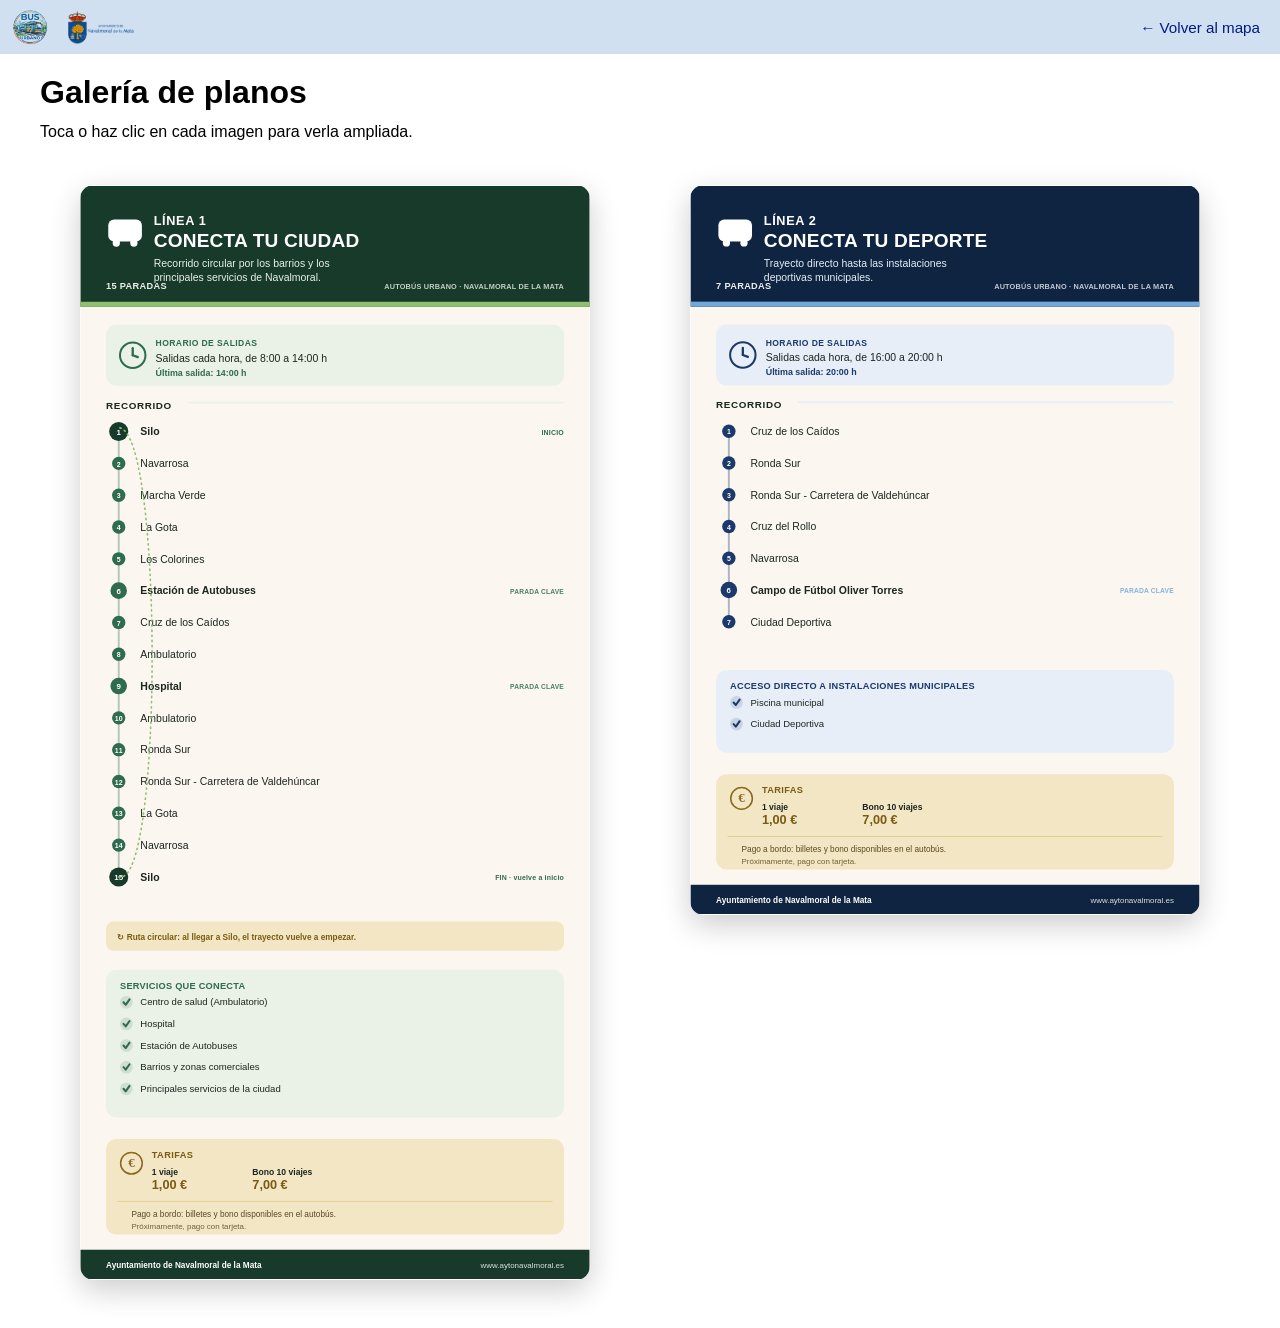
==== galeria.html @ c5a9343e "20072026" ====
<!DOCTYPE html>
<html lang="es">

<head>
  <meta charset="utf-8">
  <meta name="viewport" content="width=device-width, initial-scale=1">
  <title>Galería de planos de autobús</title>
  <link rel="icon" type="image/png" href="img/logoescudo.PNG" sizes="32x32">
  <link rel="stylesheet" href="css/styles.css">
</head>

<body>
  <header>
    <div class="header-left">
      <div class="header-brand-group">
        <img class="header-brand-image" src="img/LogoBus.png" alt="Logo del autobús urbano de Navalmoral de la Mata" />
        <img class="logo" src="img/escudonavamoral.png" alt="Escudo de Navalmoral de la Mata" />
      </div>
      <a class="back-btn" href="index.html" aria-label="Volver al mapa">← Volver al mapa</a>
    </div>
  </header>

  <main class="gallery-page">
    <section class="gallery-intro">
      <h1>Galería de planos</h1>
      <p>Toca o haz clic en cada imagen para verla ampliada.</p>
    </section>

    <section class="gallery-grid" aria-label="Galería de planos de líneas de autobús">
      <figure class="gallery-item">
        <button type="button" class="gallery-thumb" data-src="img/autobus-linea1-conecta-tu-ciudad.svg" data-caption="Línea 1: Conecta tu ciudad">
          <img src="img/autobus-linea1-conecta-tu-ciudad.svg" alt="Plano de la Línea 1: Conecta tu ciudad" loading="lazy">
        </button>
      </figure>

      <figure class="gallery-item">
        <button type="button" class="gallery-thumb" data-src="img/autobus-linea2-conecta-tu-deporte.svg" data-caption="Línea 2: Conecta tu deporte">
          <img src="img/autobus-linea2-conecta-tu-deporte.svg" alt="Plano de la Línea 2: Conecta tu deporte" loading="lazy">
        </button>
      </figure>
    </section>
  </main>

  <div id="gallery-viewer" class="gallery-viewer-modal" role="dialog" aria-modal="true" aria-hidden="true" aria-label="Visualizador de imagen ampliada">
    <div class="gallery-viewer-content">
      <button id="gallery-viewer-close" class="gallery-viewer-close" type="button" aria-label="Cerrar imagen ampliada">×</button>
      <img id="gallery-viewer-img" src="" alt="" />
      <p id="gallery-viewer-caption" class="gallery-viewer-caption"></p>
    </div>
  </div>

  <script>
    (function () {
      var viewer = document.getElementById('gallery-viewer');
      var viewerImg = document.getElementById('gallery-viewer-img');
      var viewerCaption = document.getElementById('gallery-viewer-caption');
      var closeButton = document.getElementById('gallery-viewer-close');
      var buttons = document.querySelectorAll('.gallery-thumb');

      function openViewer(src, alt, caption) {
        if (!viewer || !viewerImg) return;
        viewerImg.src = src;
        viewerImg.alt = alt || caption || 'Imagen ampliada';
        viewerCaption.textContent = caption || '';
        viewer.classList.add('is-open');
        viewer.setAttribute('aria-hidden', 'false');
        document.body.style.overflow = 'hidden';
        closeButton.focus();
      }

      function closeViewer() {
        if (!viewer) return;
        viewer.classList.remove('is-open');
        viewer.setAttribute('aria-hidden', 'true');
        document.body.style.overflow = '';
        viewerImg.src = '';
      }

      buttons.forEach(function (button) {
        button.addEventListener('click', function () {
          openViewer(button.dataset.src, button.querySelector('img').alt, button.dataset.caption);
        });
      });

      closeButton.addEventListener('click', closeViewer);

      viewer.addEventListener('click', function (event) {
        if (event.target === viewer) {
          closeViewer();
        }
      });

      document.addEventListener('keydown', function (event) {
        if (event.key === 'Escape' && viewer.classList.contains('is-open')) {
          closeViewer();
        }
      });
    })();
  </script>
</body>

</html>
---- css/styles.css ----
html, body {
  height: 100%;
}

body{
font-family: Arial;
margin:0;
}

:root{
  --base-font: 16px;
}

header{
background:#d0e0f0;
color:rgb(2, 26, 134);
display: flex;
align-items: center;
justify-content: space-between;
padding: 8px 12px;
position: relative;
z-index: 1000;
gap: 10px;
}

header .header-left {
  display: flex;
  align-items: center;
  justify-content: space-between;
  gap: 12px;
  min-width: 0;
  flex: 1;
}

header .header-brand-group {
  display: flex;
  align-items: center;
  justify-content: center;
  gap: 10px;
  flex-wrap: wrap;
  max-width: 100%;
}

.header-brand-image {
  display: block;
  height: 36px;
  width: auto;
  max-width: 170px;
  object-fit: contain;
  cursor: pointer;
}

header .logo {
  cursor: pointer;
}

.image-viewer-modal {
  position: fixed;
  inset: 0;
  background: rgba(0, 0, 0, 0.88);
  display: none;
  align-items: center;
  justify-content: center;
  padding: 16px;
  z-index: 1200;
}

.image-viewer-modal.is-open {
  display: flex;
}

.image-viewer-content {
  position: relative;
  max-width: 95vw;
  max-height: 95vh;
  display: flex;
  align-items: center;
  justify-content: center;
}

.image-viewer-content img {
  max-width: 100%;
  max-height: 100%;
  width: auto;
  height: auto;
  border-radius: 14px;
  box-shadow: 0 10px 30px rgba(0, 0, 0, 0.45);
}

.image-viewer-close {
  position: absolute;
  top: 10px;
  right: 10px;
  border: none;
  background: rgba(255, 255, 255, 0.95);
  color: #222;
  width: 36px;
  height: 36px;
  border-radius: 50%;
  font-size: 1.2rem;
  cursor: pointer;
  z-index: 1;
}

.line-selector {
  display: flex;
  gap: 8px;
  flex-wrap: wrap;
}

.line-selector button,
.line-selector .legend-button {
  border: none;
  background: transparent;
  color: rgb(2, 26, 134);
  padding: 6px 10px;
  border-radius: 8px;
  font-size: 1.05rem;
  cursor: pointer;
  text-decoration: none;
}

.line-selector button:hover,
.line-selector .legend-button:hover {
  background: rgba(0,0,0,0.07);
}

.line-selector button.active {
  background: rgba(0,0,0,0.14);
  font-weight: bold;
}

.line-selector button:focus,
.line-selector .legend-button:focus {
  outline: 3px solid rgba(0,102,204,0.25);
  outline-offset: 2px;
}

header .logo {
  height: 38px;
  width: auto;
  max-width: 90px;
  object-fit: contain;
  flex-shrink: 0;
}
#map{
position: absolute;
top: 60px;
bottom: 0;
left: 0;
right: 0;
width: 100%;
}

.info-panel {
  position: absolute;
  bottom: 120px;
  right: 20px;
  width: min(260px, calc(100vw - 24px));
  max-width: 320px;
  max-height: 280px;
  background: rgba(255,255,255,0.96);
  padding: 12px 12px 14px;
  border-radius: 14px;
  box-shadow: 0 6px 24px rgba(0,0,0,0.55);
  z-index: 1001;
  overflow-y: auto;
  font-size: 14px;
  display: none;
  transition: width 0.2s ease, max-height 0.2s ease, transform 0.2s ease;
}

.info-panel.is-expanded {
  width: min(360px, calc(100vw - 24px));
  max-width: 420px;
  max-height: min(420px, calc(100vh - 140px));
  transform: translateY(-4px);
}

.info-panel[aria-hidden="false"] {
  display: block;
}

.info-panel .schedule-grid {
  display: grid;
  grid-template-columns: repeat(auto-fit, minmax(100px, 1fr));
  gap: 8px;
}

.info-panel .info-content-inner {
  font-size: 1rem;
  line-height: 1.4;
}

.info-panel .info-content-inner[data-font-scale="2"] {
  font-size: 1.1rem;
}

.info-panel .info-content-inner[data-font-scale="3"] {
  font-size: 1.2rem;
}

.info-panel .info-content-inner[data-font-scale="4"] {
  font-size: 1.3rem;
}

.info-panel .schedule-column {
  background: rgba(0,0,0,0.04);
  padding: 6px;
  border-radius: 6px;
}

.info-panel .schedule-line {
  font-weight: bold;
  margin-bottom: 4px;
  font-size: 1.05rem;
}

.info-panel .schedule-time {
  line-height: 1.2;
  font-size: 1rem;
}

.info-panel .info-content-inner[data-font-scale="2"] .schedule-line,
.info-panel .info-content-inner[data-font-scale="2"] .schedule-time {
  font-size: calc(1.05rem + 0.05rem);
}

.info-panel .info-content-inner[data-font-scale="3"] .schedule-line,
.info-panel .info-content-inner[data-font-scale="3"] .schedule-time {
  font-size: calc(1.05rem + 0.1rem);
}

.info-panel .info-content-inner[data-font-scale="4"] .schedule-line,
.info-panel .info-content-inner[data-font-scale="4"] .schedule-time {
  font-size: calc(1.05rem + 0.15rem);
}

.info-panel .panel-actions {
  display: flex;
  justify-content: flex-end;
  gap: 6px;
  margin-bottom: 8px;
  padding-right: 24px;
}

.info-panel .panel-btn {
  border: none;
  border-radius: 999px;
  padding: 6px 10px;
  font-size: 0.9rem;
  cursor: pointer;
  background: #e7f1ff;
  color: #0b3d91;
}

.info-panel .panel-btn:hover,
.info-panel .panel-btn:focus-visible {
  background: #cfe2ff;
  outline: 2px solid rgba(0,102,204,0.25);
  outline-offset: 2px;
}

.info-panel .close-btn {
  position: absolute;
  top: 8px;
  right: 8px;
  background: #ccc;
  border: none;
  border-radius: 50%;
  width: 24px;
  height: 24px;
  cursor: pointer;
  font-size: 14px;
  line-height: 1;
}

.info{
padding:10px;
background:#f4f4f4;
}

.linea1{
color:#0066cc;
font-weight:bold;
}

.linea2{
color:#8B4513;
font-weight:bold;
}

.custom-marker {
    background: transparent;
    border: none;
}

/* Botón volver en el header */
.back-btn {
  display: inline-flex;
  align-items: center;
  gap: 8px;
  color: rgb(2, 26, 134);
  text-decoration: none;
  background: transparent;
  border-radius: 8px;
  padding: 6px 8px;
  font-size: 0.95rem;
}
.back-btn:hover, .back-btn:focus {
  background: rgba(0,0,0,0.06);
}
.back-icon {
  width: 18px;
  height: 18px;
  display: inline-block;
}

.gallery-page {
  padding: 20px 16px 32px;
  max-width: 1200px;
  margin: 0 auto;
}

.gallery-intro {
  margin-bottom: 24px;
}

.gallery-intro h1 {
  margin: 0 0 8px;
  font-size: clamp(2rem, 2.5vw, 2.4rem);
}

.gallery-intro p {
  margin: 0;
  line-height: 1.6;
}

.gallery-grid {
  display: grid;
  gap: 20px;
  grid-template-columns: repeat(auto-fit, minmax(280px, 1fr));
}

.gallery-item {
  display: flex;
  flex-direction: column;
  gap: 10px;
}

.gallery-item a {
  display: block;
}

.gallery-item img {
  width: 100%;
  height: auto;
  display: block;
  border-radius: 14px;
  object-fit: contain;
  box-shadow: 0 10px 30px rgba(0, 0, 0, 0.2);
}

.gallery-thumb {
  border: none;
  background: transparent;
  padding: 0;
  cursor: pointer;
  width: 100%;
  text-align: left;
}

.gallery-thumb img {
  transition: transform 0.2s ease, box-shadow 0.2s ease;
}

.gallery-thumb:hover img,
.gallery-thumb:focus-visible img {
  transform: scale(1.02);
  box-shadow: 0 12px 34px rgba(0, 0, 0, 0.24);
}

.gallery-viewer-modal {
  position: fixed;
  inset: 0;
  background: rgba(0, 0, 0, 0.92);
  display: none;
  align-items: flex-start;
  justify-content: center;
  padding: 20px 20px 40px;
  z-index: 1300;
  overflow-y: auto;
  -webkit-overflow-scrolling: touch;
}

.gallery-viewer-modal.is-open {
  display: flex;
}

.gallery-viewer-content {
  position: relative;
  width: min(100%, 1100px);
  max-width: 100%;
  display: block;
  padding: 20px;
  box-sizing: border-box;
}

.gallery-viewer-img {
  width: auto;
  max-width: 100%;
  height: auto;
  object-fit: contain;
  border-radius: 18px;
  box-shadow: 0 18px 60px rgba(0, 0, 0, 0.5);
}

.gallery-viewer-close {
  position: absolute;
  top: 14px;
  right: 14px;
  border: none;
  background: rgba(255, 255, 255, 0.94);
  color: #111;
  width: 42px;
  height: 42px;
  border-radius: 50%;
  font-size: 1.4rem;
  cursor: pointer;
  display: flex;
  align-items: center;
  justify-content: center;
  box-shadow: 0 6px 20px rgba(0, 0, 0, 0.25);
}

.gallery-viewer-caption {
  margin: 16px 0 0;
  color: #f1f1f1;
  text-align: center;
  font-size: 1rem;
}
  margin: 0;
  text-align: center;
  font-size: 1rem;
  color: rgb(2, 26, 134);
  font-weight: 700;
}

.gallery-page .back-btn {
  margin-top: 12px;
}

/* Hide Leaflet routing-machine empty control box */
.leaflet-routing-container {
  display: none !important;
}

/* Responsive adjustments */
@media (max-width: 900px) {
  header {
    flex-direction: column;
    align-items: center;
  }
  header .header-left {
    flex-direction: column;
    align-items: center;
    width: 100%;
    gap: 8px;
  }
  header .header-brand-group {
    width: 100%;
    justify-content: center;
    margin-bottom: 4px;
  }
  header .logo {
    height: 32px;
    max-width: 80px;
  }
  .header-brand-image {
    height: 32px;
    max-width: 150px;
  }
  .line-selector {
    justify-content: center;
    width: 100%;
  }
}

@media (max-width: 600px) {
  :root { --base-font: 18px; }
  body { font-size: 16px; }
  header { padding: 10px; }
  header .title { font-size: 1rem; }
  header .logo {
    height: 30px;
    max-width: 76px;
  }
  .header-brand-image {
    height: 30px;
    max-width: 140px;
  }
  .line-selector button,
  .line-selector .legend-button { padding: 10px 14px; font-size: 1rem; }
  #map { top: 72px; }
  .info-panel {
    right: 12px;
    left: 12px;
    bottom: 12px;
    width: auto;
    max-width: none;
    max-height: min(48vh, 380px);
    font-size: 15px;
    padding: 12px;
    border-radius: 10px;
  }
  header {
    flex-wrap: wrap;
    align-items: center;
  }
  header .header-left {
    flex-wrap: wrap;
    gap: 10px;
  }
  .header-brand-image {
    width: min(180px, 56vw);
    max-width: 180px;
  }
  header .logo {
    height: 34px;
    margin-left: 0;
  }
  .info-panel.is-expanded {
    width: auto;
    max-height: min(70vh, 520px);
  }
  .info-panel .schedule-column { padding: 8px; }
  .info-panel .schedule-time { font-size: 1rem; }
}

@media (prefers-reduced-motion: reduce) {
  * { transition: none !important; animation: none !important; }
}
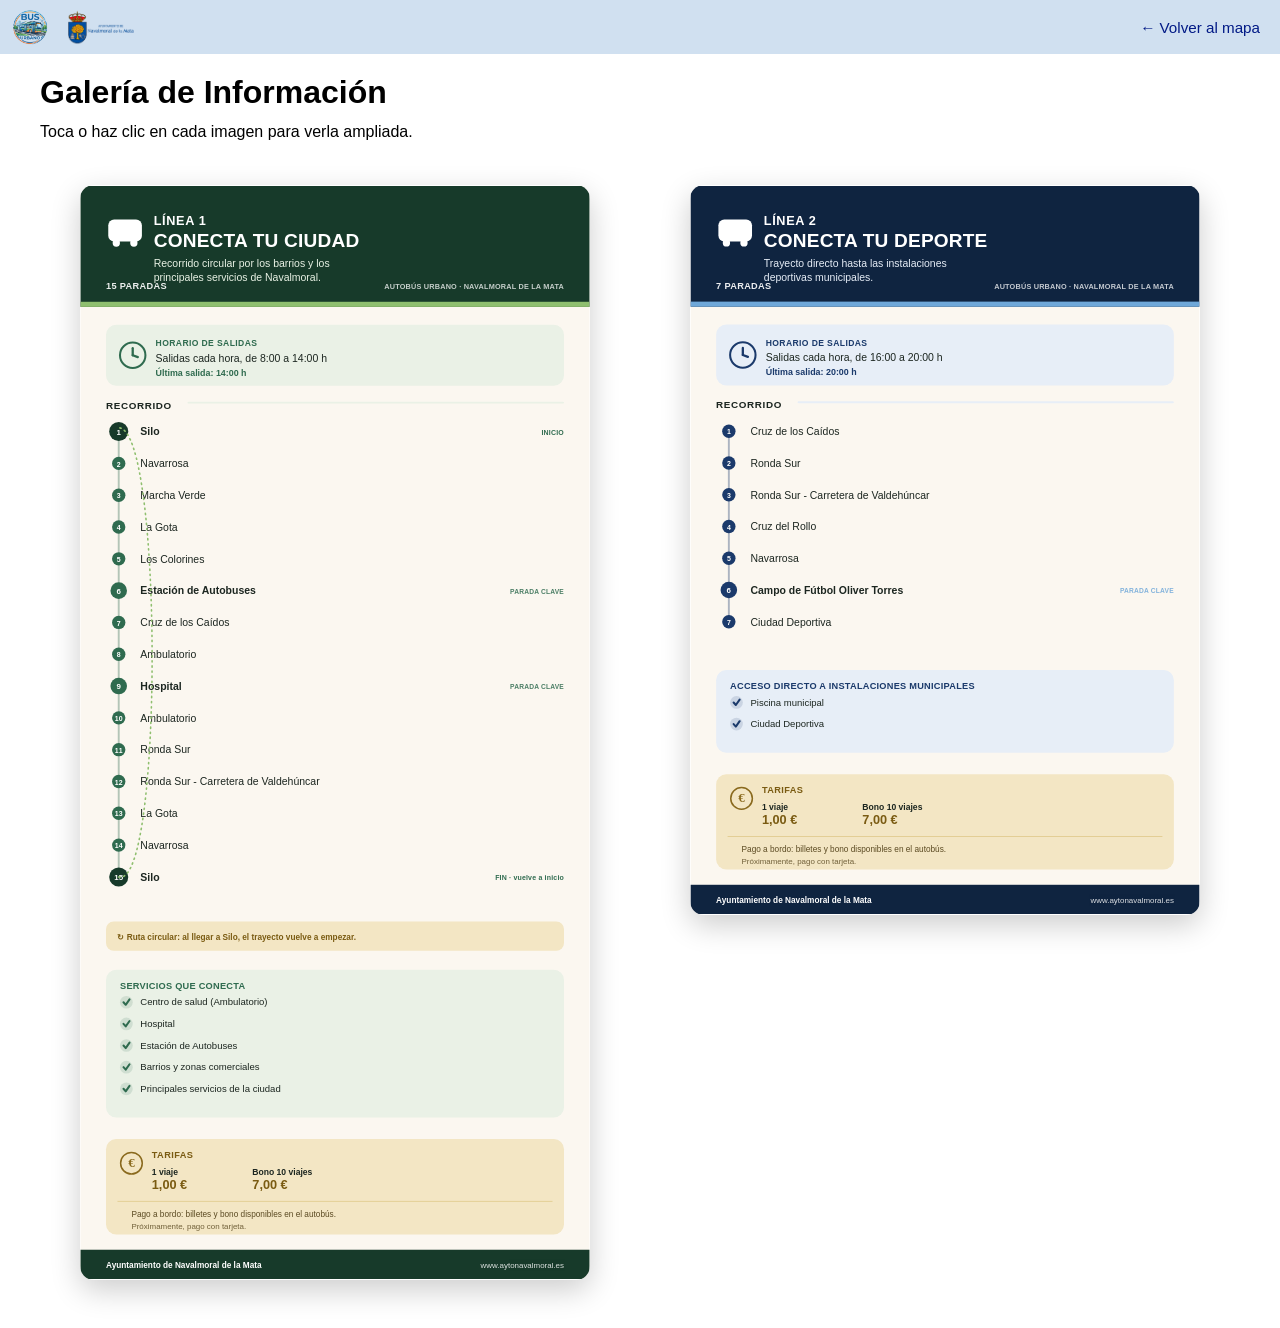
==== commit 40074e4a: "20072026_2" ====
--- a/galeria.html
+++ b/galeria.html
@@ -22,7 +22,7 @@
 
   <main class="gallery-page">
     <section class="gallery-intro">
-      <h1>Galería de planos</h1>
+      <h1>Galería de Información</h1>
       <p>Toca o haz clic en cada imagen para verla ampliada.</p>
     </section>
 
